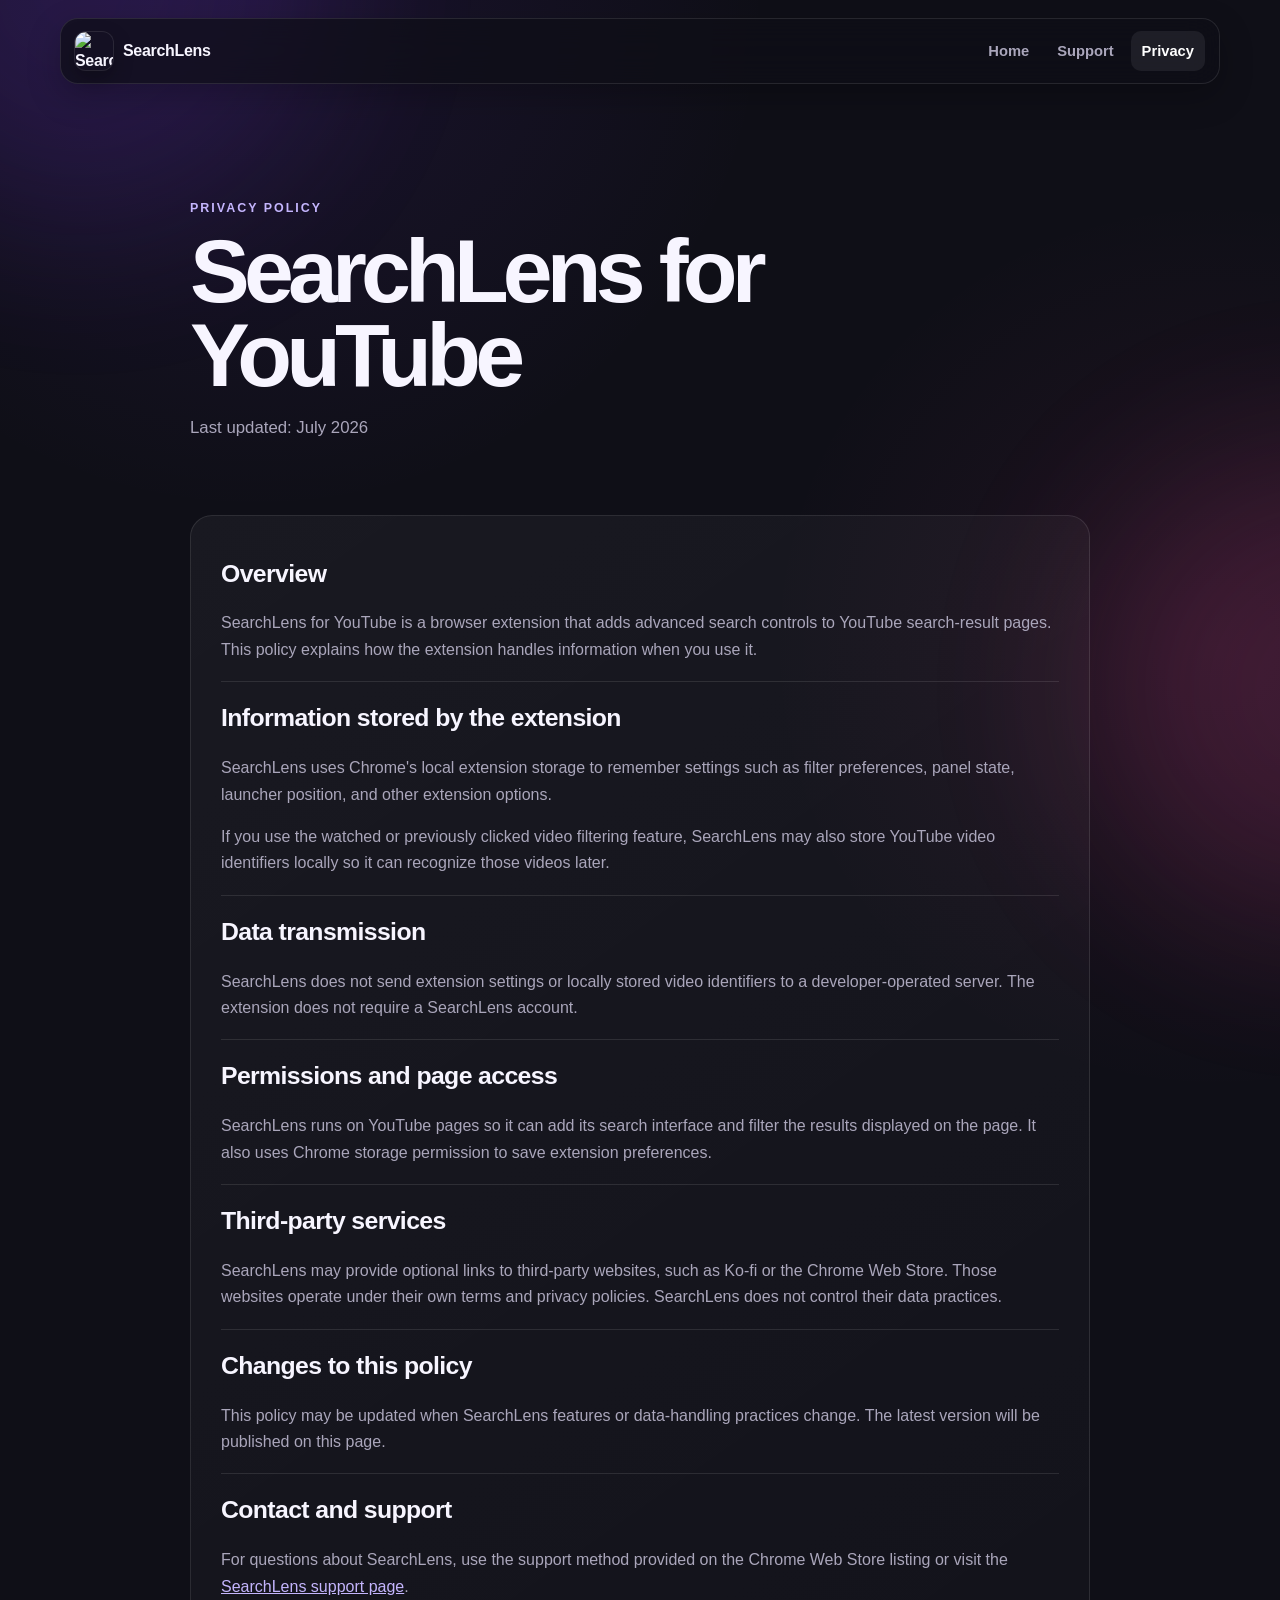
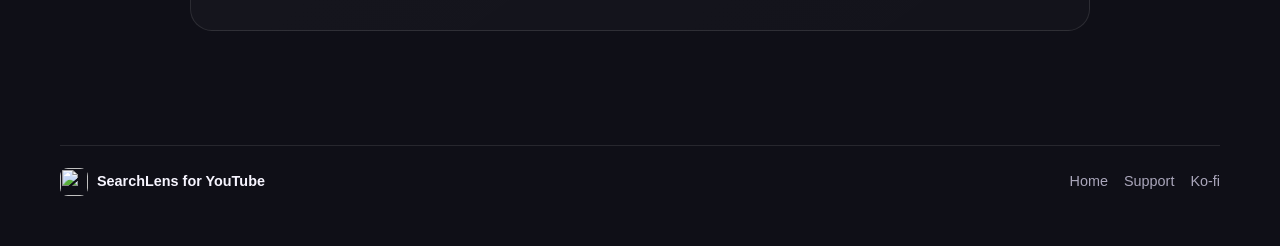
==== privacy.html @ 53535071 "Add files via upload" ====
<!doctype html>
<html lang="en">
<head>
  <meta charset="utf-8">
  <meta name="viewport" content="width=device-width, initial-scale=1">
  <meta name="description" content="Privacy policy for SearchLens for YouTube.">
  <meta name="theme-color" content="#0f0f17">
  <title>Privacy Policy | SearchLens for YouTube</title>
  <link rel="icon" type="image/png" href="assets/searchlens-icon.png">
  <link rel="apple-touch-icon" href="assets/searchlens-icon.png">
  <link rel="stylesheet" href="style.css">
</head>
<body>
  <div class="ambient ambient-one" aria-hidden="true"></div>
  <div class="ambient ambient-two" aria-hidden="true"></div>

  <header class="site-header">
    <a class="brand" href="index.html" aria-label="SearchLens home">
      <img src="assets/searchlens-icon.png" alt="SearchLens icon" class="brand-icon">
      <span>SearchLens</span>
    </a>
    <nav class="nav" aria-label="Main navigation">
      <a href="index.html">Home</a>
      <a href="support.html">Support</a>
      <a class="active" href="privacy.html">Privacy</a>
    </nav>
  </header>

  <main class="shell page-main narrow-page">
    <section class="page-hero">
      <p class="eyebrow">PRIVACY POLICY</p>
      <h1>SearchLens for YouTube</h1>
      <p>Last updated: July 2026</p>
    </section>

    <article class="policy-card">
      <section>
        <h2>Overview</h2>
        <p>SearchLens for YouTube is a browser extension that adds advanced search controls to YouTube search-result pages. This policy explains how the extension handles information when you use it.</p>
      </section>

      <section>
        <h2>Information stored by the extension</h2>
        <p>SearchLens uses Chrome's local extension storage to remember settings such as filter preferences, panel state, launcher position, and other extension options.</p>
        <p>If you use the watched or previously clicked video filtering feature, SearchLens may also store YouTube video identifiers locally so it can recognize those videos later.</p>
      </section>

      <section>
        <h2>Data transmission</h2>
        <p>SearchLens does not send extension settings or locally stored video identifiers to a developer-operated server. The extension does not require a SearchLens account.</p>
      </section>

      <section>
        <h2>Permissions and page access</h2>
        <p>SearchLens runs on YouTube pages so it can add its search interface and filter the results displayed on the page. It also uses Chrome storage permission to save extension preferences.</p>
      </section>

      <section>
        <h2>Third-party services</h2>
        <p>SearchLens may provide optional links to third-party websites, such as Ko-fi or the Chrome Web Store. Those websites operate under their own terms and privacy policies. SearchLens does not control their data practices.</p>
      </section>

      <section>
        <h2>Changes to this policy</h2>
        <p>This policy may be updated when SearchLens features or data-handling practices change. The latest version will be published on this page.</p>
      </section>

      <section>
        <h2>Contact and support</h2>
        <p>For questions about SearchLens, use the support method provided on the Chrome Web Store listing or visit the <a href="support.html">SearchLens support page</a>.</p>
      </section>
    </article>
  </main>

  <footer class="site-footer shell">
    <div class="footer-brand">
      <img src="assets/searchlens-icon.png" alt="" class="footer-icon">
      <span>SearchLens for YouTube</span>
    </div>
    <div class="footer-links">
      <a href="index.html">Home</a>
      <a href="support.html">Support</a>
      <a href="https://ko-fi.com/P5P31T3SZI" target="_blank" rel="noopener noreferrer">Ko-fi</a>
    </div>
  </footer>
</body>
</html>
---- style.css ----
:root {
  --bg: #0f0f17;
  --bg-2: #151522;
  --surface: rgba(255,255,255,.045);
  --surface-strong: rgba(255,255,255,.07);
  --border: rgba(255,255,255,.10);
  --border-strong: rgba(255,255,255,.16);
  --text: #f7f5ff;
  --muted: #aaa6bb;
  --dim: #77748a;
  --purple: #7c3aed;
  --pink: #ec4899;
  --blue: #3b82f6;
  --shadow: 0 24px 80px rgba(0,0,0,.45);
  --radius: 22px;
  --radius-sm: 14px;
  color-scheme: dark;
}

* { box-sizing: border-box; }
html { scroll-behavior: smooth; }
body {
  margin: 0;
  min-height: 100vh;
  background:
    radial-gradient(circle at 20% 0%, rgba(124,58,237,.11), transparent 32rem),
    radial-gradient(circle at 95% 35%, rgba(236,72,153,.08), transparent 28rem),
    var(--bg);
  color: var(--text);
  font-family: Inter, ui-sans-serif, -apple-system, BlinkMacSystemFont, "Segoe UI", sans-serif;
  line-height: 1.65;
  -webkit-font-smoothing: antialiased;
}

a { color: inherit; }
img { max-width: 100%; }
button, input { font: inherit; }

.ambient {
  position: fixed;
  width: 30rem;
  height: 30rem;
  border-radius: 50%;
  filter: blur(90px);
  pointer-events: none;
  z-index: -1;
  opacity: .16;
}
.ambient-one { background: var(--purple); top: -16rem; left: -10rem; }
.ambient-two { background: var(--pink); right: -18rem; top: 28rem; }

.shell { width: min(1160px, calc(100% - 40px)); margin-inline: auto; }
.site-header {
  width: min(1160px, calc(100% - 40px));
  margin: 18px auto 0;
  padding: 12px 14px;
  display: flex;
  align-items: center;
  justify-content: space-between;
  gap: 18px;
  position: sticky;
  top: 14px;
  z-index: 20;
  border: 1px solid var(--border);
  border-radius: 18px;
  background: rgba(15,15,23,.72);
  backdrop-filter: blur(18px);
  box-shadow: 0 12px 34px rgba(0,0,0,.24);
}
.brand {
  display: inline-flex;
  align-items: center;
  gap: 10px;
  text-decoration: none;
  font-weight: 800;
  letter-spacing: -.02em;
}
.brand-icon {
  width: 38px;
  height: 38px;
  border-radius: 11px;
  object-fit: cover;
  box-shadow: 0 0 0 1px rgba(255,255,255,.1), 0 8px 20px rgba(0,0,0,.28);
}
.nav { display: flex; align-items: center; gap: 6px; }
.nav a {
  padding: 8px 11px;
  border-radius: 10px;
  text-decoration: none;
  color: var(--muted);
  font-size: .92rem;
  font-weight: 650;
}
.nav a:hover, .nav a.active { color: #fff; background: var(--surface-strong); }

.hero {
  min-height: 680px;
  display: grid;
  grid-template-columns: 1.05fr .95fr;
  gap: 64px;
  align-items: center;
  padding: 88px 0 70px;
}
.eyebrow {
  margin: 0 0 10px;
  color: #c4b5fd;
  font-size: .78rem;
  font-weight: 800;
  letter-spacing: .16em;
}
.hero h1, .page-hero h1 {
  margin: 0;
  font-size: clamp(3.6rem, 8vw, 6.7rem);
  line-height: .94;
  letter-spacing: -.065em;
}
.hero h1 span {
  background: linear-gradient(105deg, #c4b5fd 4%, #a78bfa 35%, #f0abfc 78%);
  -webkit-background-clip: text;
  background-clip: text;
  color: transparent;
}
.hero-text {
  max-width: 660px;
  margin: 28px 0 0;
  color: var(--muted);
  font-size: clamp(1.03rem, 1.7vw, 1.22rem);
}
.hero-actions { display: flex; gap: 12px; flex-wrap: wrap; margin-top: 34px; }
.button {
  display: inline-flex;
  align-items: center;
  justify-content: center;
  min-height: 46px;
  padding: 0 18px;
  border-radius: 13px;
  text-decoration: none;
  font-weight: 750;
  font-size: .94rem;
  transition: transform .18s ease, box-shadow .18s ease, border-color .18s ease;
}
.button:hover { transform: translateY(-2px); }
.button.primary {
  color: #fff;
  background: linear-gradient(135deg, var(--purple), var(--pink));
  box-shadow: 0 12px 34px rgba(124,58,237,.32);
}
.button.secondary { background: var(--surface); border: 1px solid var(--border); color: var(--text); }
.button.secondary:hover { border-color: rgba(196,181,253,.45); }

.hero-visual { position: relative; }
.hero-visual::before {
  content: "";
  position: absolute;
  inset: 10% 6%;
  background: linear-gradient(135deg, rgba(124,58,237,.28), rgba(236,72,153,.16));
  filter: blur(70px);
  z-index: -1;
}
.mock-window {
  border: 1px solid var(--border-strong);
  border-radius: 24px;
  overflow: hidden;
  background: linear-gradient(180deg, rgba(31,29,51,.94), rgba(15,15,23,.97));
  box-shadow: var(--shadow);
  transform: rotate(1.4deg);
}
.mock-topbar {
  display: flex;
  justify-content: space-between;
  align-items: center;
  padding: 17px 18px;
  border-bottom: 1px solid var(--border);
}
.mock-brand { display: flex; align-items: center; gap: 9px; font-weight: 800; }
.status-dot {
  width: 9px; height: 9px; border-radius: 50%;
  background: linear-gradient(135deg, var(--purple), var(--pink));
  box-shadow: 0 0 14px rgba(124,58,237,.65);
}
.mock-close { color: var(--dim); font-size: 1.2rem; }
.mock-body { padding: 20px; }
.mock-section {
  padding: 15px;
  margin-bottom: 12px;
  border: 1px solid var(--border);
  border-radius: 15px;
  background: rgba(255,255,255,.025);
}
.mock-label { color: var(--muted); font-size: .69rem; letter-spacing: .1em; font-weight: 800; margin-bottom: 9px; }
.mock-input {
  padding: 11px 12px;
  border-radius: 9px;
  background: rgba(0,0,0,.28);
  border: 1px solid var(--border);
  color: #d9d5e8;
  font-size: .88rem;
  overflow: hidden;
  white-space: nowrap;
  text-overflow: ellipsis;
}
.mock-grid { display: grid; grid-template-columns: 1fr 1fr; gap: 9px; }
.mock-chips { display: flex; flex-wrap: wrap; gap: 7px; margin: 15px 0; }
.mock-chips span { padding: 6px 10px; border-radius: 999px; background: rgba(124,58,237,.12); border: 1px solid rgba(124,58,237,.24); color: #d8ccff; font-size: .75rem; }
.mock-button { text-align: center; padding: 11px; border-radius: 11px; background: linear-gradient(135deg, var(--purple), var(--pink)); font-weight: 800; }

.section { padding: 74px 0; }
.section-heading { max-width: 720px; margin-bottom: 30px; }
.section-heading h2, .split-card h2, .cta-card h2, .support-card h2 {
  margin: 0;
  font-size: clamp(2rem, 4vw, 3.25rem);
  line-height: 1.08;
  letter-spacing: -.045em;
}
.section-heading > p:last-child, .split-card > div > p:last-child, .cta-card p, .support-card p { color: var(--muted); }
.feature-grid { display: grid; grid-template-columns: repeat(3, 1fr); gap: 14px; }
.feature-card {
  min-height: 230px;
  padding: 24px;
  border: 1px solid var(--border);
  border-radius: var(--radius);
  background: linear-gradient(145deg, rgba(255,255,255,.055), rgba(255,255,255,.025));
  box-shadow: 0 18px 48px rgba(0,0,0,.16);
}
.feature-card:hover { border-color: rgba(196,181,253,.26); transform: translateY(-2px); transition: .2s ease; }
.feature-icon {
  width: 42px; height: 42px; display: inline-flex; align-items: center; justify-content: center;
  border-radius: 12px; background: rgba(124,58,237,.13); border: 1px solid rgba(124,58,237,.2); font-size: 1.1rem;
}
.feature-card h3 { margin: 22px 0 8px; font-size: 1.13rem; }
.feature-card p { margin: 0; color: var(--muted); font-size: .94rem; }

.split-card, .cta-card, .support-card {
  border: 1px solid var(--border);
  border-radius: 28px;
  background: linear-gradient(145deg, rgba(255,255,255,.055), rgba(255,255,255,.022));
  box-shadow: var(--shadow);
}
.split-card { padding: 38px; display: grid; grid-template-columns: .9fr 1.1fr; gap: 58px; align-items: center; }
.steps { list-style: none; margin: 0; padding: 0; display: grid; gap: 12px; }
.steps li { display: flex; gap: 14px; align-items: flex-start; padding: 15px; border: 1px solid var(--border); border-radius: 15px; background: rgba(0,0,0,.12); }
.steps li > span { width: 30px; height: 30px; flex: 0 0 30px; display: grid; place-items: center; border-radius: 10px; background: rgba(124,58,237,.16); color: #d8ccff; font-weight: 800; }
.steps p { margin: 2px 0 0; color: var(--muted); font-size: .9rem; }
.cta-card { padding: 28px 30px; display: grid; grid-template-columns: auto 1fr auto; gap: 22px; align-items: center; }
.cta-icon { width: 66px; height: 66px; border-radius: 17px; object-fit: cover; box-shadow: 0 12px 28px rgba(0,0,0,.26); }
.cta-card h2 { font-size: clamp(1.5rem, 3vw, 2.3rem); }
.cta-card p { margin: 6px 0 0; }

.page-main { padding: 72px 0 90px; }
.page-hero { max-width: 820px; padding: 42px 0 56px; }
.page-hero h1 { font-size: clamp(3rem, 7vw, 5.7rem); }
.page-hero > p:last-child { color: var(--muted); font-size: 1.05rem; }
.docs-layout { display: grid; grid-template-columns: 240px minmax(0, 1fr); gap: 34px; align-items: start; }
.docs-nav {
  position: sticky; top: 104px;
  display: grid; gap: 4px;
  padding: 12px;
  border: 1px solid var(--border);
  border-radius: 17px;
  background: rgba(255,255,255,.025);
}
.docs-nav a { padding: 9px 11px; border-radius: 10px; text-decoration: none; color: var(--muted); font-size: .9rem; }
.docs-nav a:hover { color: #fff; background: var(--surface-strong); }
.docs-content { display: grid; gap: 16px; }
.doc-section, .policy-card {
  padding: 30px;
  border: 1px solid var(--border);
  border-radius: 22px;
  background: linear-gradient(145deg, rgba(255,255,255,.045), rgba(255,255,255,.02));
}
.doc-section h2, .policy-card h2 { margin: 0 0 10px; font-size: 1.55rem; letter-spacing: -.025em; }
.doc-section h3 { margin-top: 26px; font-size: 1.02rem; }
.doc-section p, .doc-section li, .policy-card p { color: var(--muted); }
.doc-section ul, .doc-section ol { padding-left: 1.2rem; }
.tip, .note {
  margin-top: 18px;
  padding: 14px 16px;
  border-radius: 13px;
  background: rgba(124,58,237,.1);
  border: 1px solid rgba(124,58,237,.22);
  color: #d9d1f5;
}
.note { background: rgba(59,130,246,.08); border-color: rgba(59,130,246,.2); }
.example-grid, .mini-grid { display: grid; grid-template-columns: repeat(3, 1fr); gap: 10px; margin: 18px 0; }
.example-grid > div, .mini-grid > div { padding: 14px; border: 1px solid var(--border); border-radius: 13px; background: rgba(0,0,0,.12); }
.example-grid code { display: block; font-size: 1.05rem; color: #ddd5ff; margin-bottom: 4px; }
.example-grid span { color: var(--muted); font-size: .86rem; }
.mini-grid { grid-template-columns: repeat(2, 1fr); }
.mini-grid p { margin: 5px 0 0; font-size: .9rem; }
.support-card { padding: 28px; display: flex; gap: 24px; align-items: center; justify-content: space-between; }
.support-card h2 { font-size: 1.8rem; }
.support-card p { margin: 8px 0 0; }
.narrow-page { max-width: 900px; }
.policy-card { display: grid; gap: 8px; }
.policy-card section { padding: 8px 0 18px; border-bottom: 1px solid var(--border); }
.policy-card section:last-child { border-bottom: 0; padding-bottom: 0; }
.policy-card p { margin-bottom: 0; }
.policy-card a { color: #c4b5fd; }
code { font-family: ui-monospace, SFMono-Regular, Menlo, Consolas, monospace; }

.site-footer {
  margin-top: 24px;
  margin-bottom: 28px;
  padding: 22px 0;
  border-top: 1px solid var(--border);
  display: flex;
  align-items: center;
  justify-content: space-between;
  gap: 18px;
  color: var(--muted);
  font-size: .9rem;
}
.footer-brand { display: flex; align-items: center; gap: 9px; color: var(--text); font-weight: 700; }
.footer-icon { width: 28px; height: 28px; border-radius: 8px; object-fit: cover; }
.footer-links { display: flex; gap: 16px; flex-wrap: wrap; }
.footer-links a { text-decoration: none; }
.footer-links a:hover { color: #fff; }

@media (max-width: 900px) {
  .hero { grid-template-columns: 1fr; min-height: auto; gap: 44px; padding-top: 72px; }
  .hero-visual { max-width: 620px; }
  .feature-grid { grid-template-columns: repeat(2, 1fr); }
  .split-card { grid-template-columns: 1fr; gap: 30px; }
  .docs-layout { grid-template-columns: 1fr; }
  .docs-nav { position: static; grid-template-columns: repeat(2, 1fr); }
  .cta-card { grid-template-columns: auto 1fr; }
  .cta-card .button { grid-column: 1 / -1; }
}

@media (max-width: 620px) {
  .shell, .site-header { width: min(100% - 24px, 1160px); }
  .site-header { top: 8px; padding: 10px; }
  .brand span { display: none; }
  .nav a { padding: 7px 8px; font-size: .84rem; }
  .hero { padding-top: 58px; }
  .hero h1, .page-hero h1 { letter-spacing: -.05em; }
  .hero-actions { flex-direction: column; }
  .button { width: 100%; }
  .feature-grid, .example-grid, .mini-grid, .docs-nav { grid-template-columns: 1fr; }
  .feature-card { min-height: auto; }
  .section { padding: 52px 0; }
  .split-card, .doc-section, .policy-card { padding: 22px; }
  .cta-card { grid-template-columns: 1fr; text-align: left; }
  .support-card { align-items: stretch; flex-direction: column; }
  .site-footer { align-items: flex-start; flex-direction: column; }
  .mock-window { transform: none; }
}
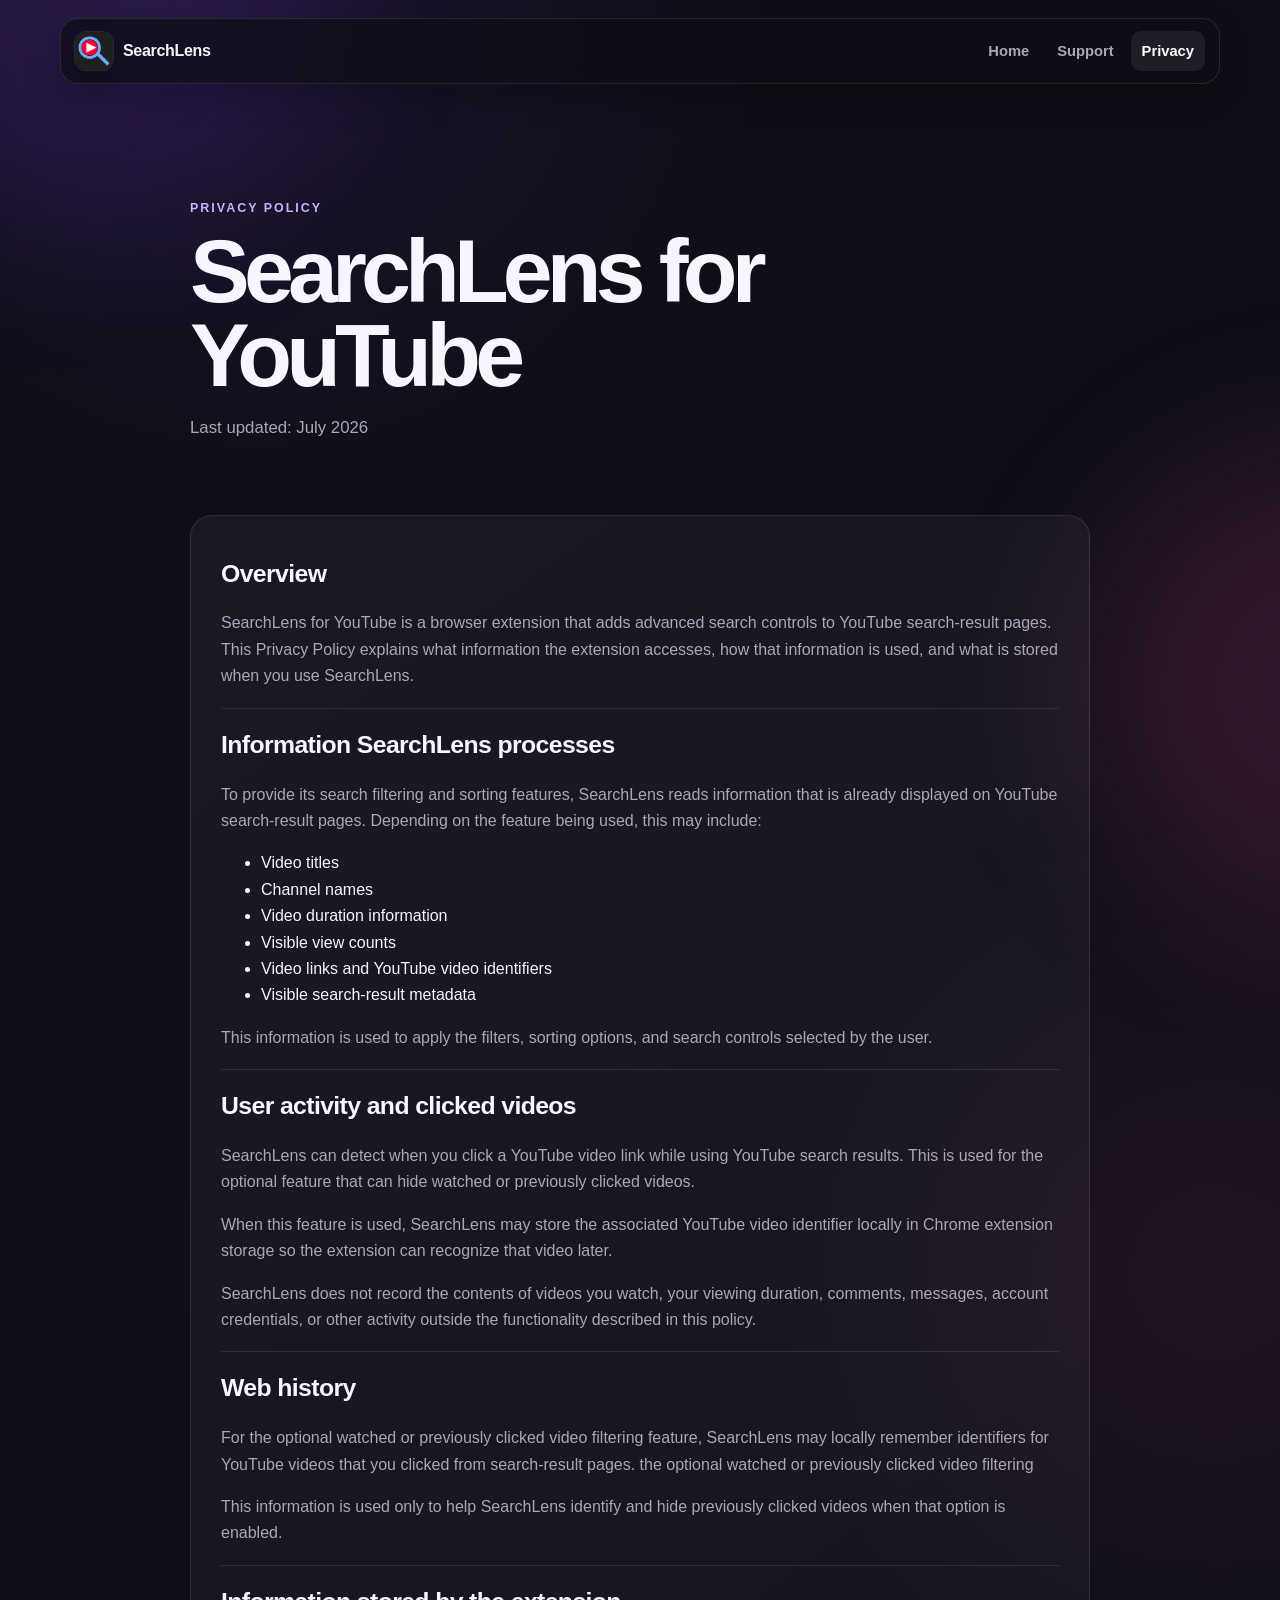
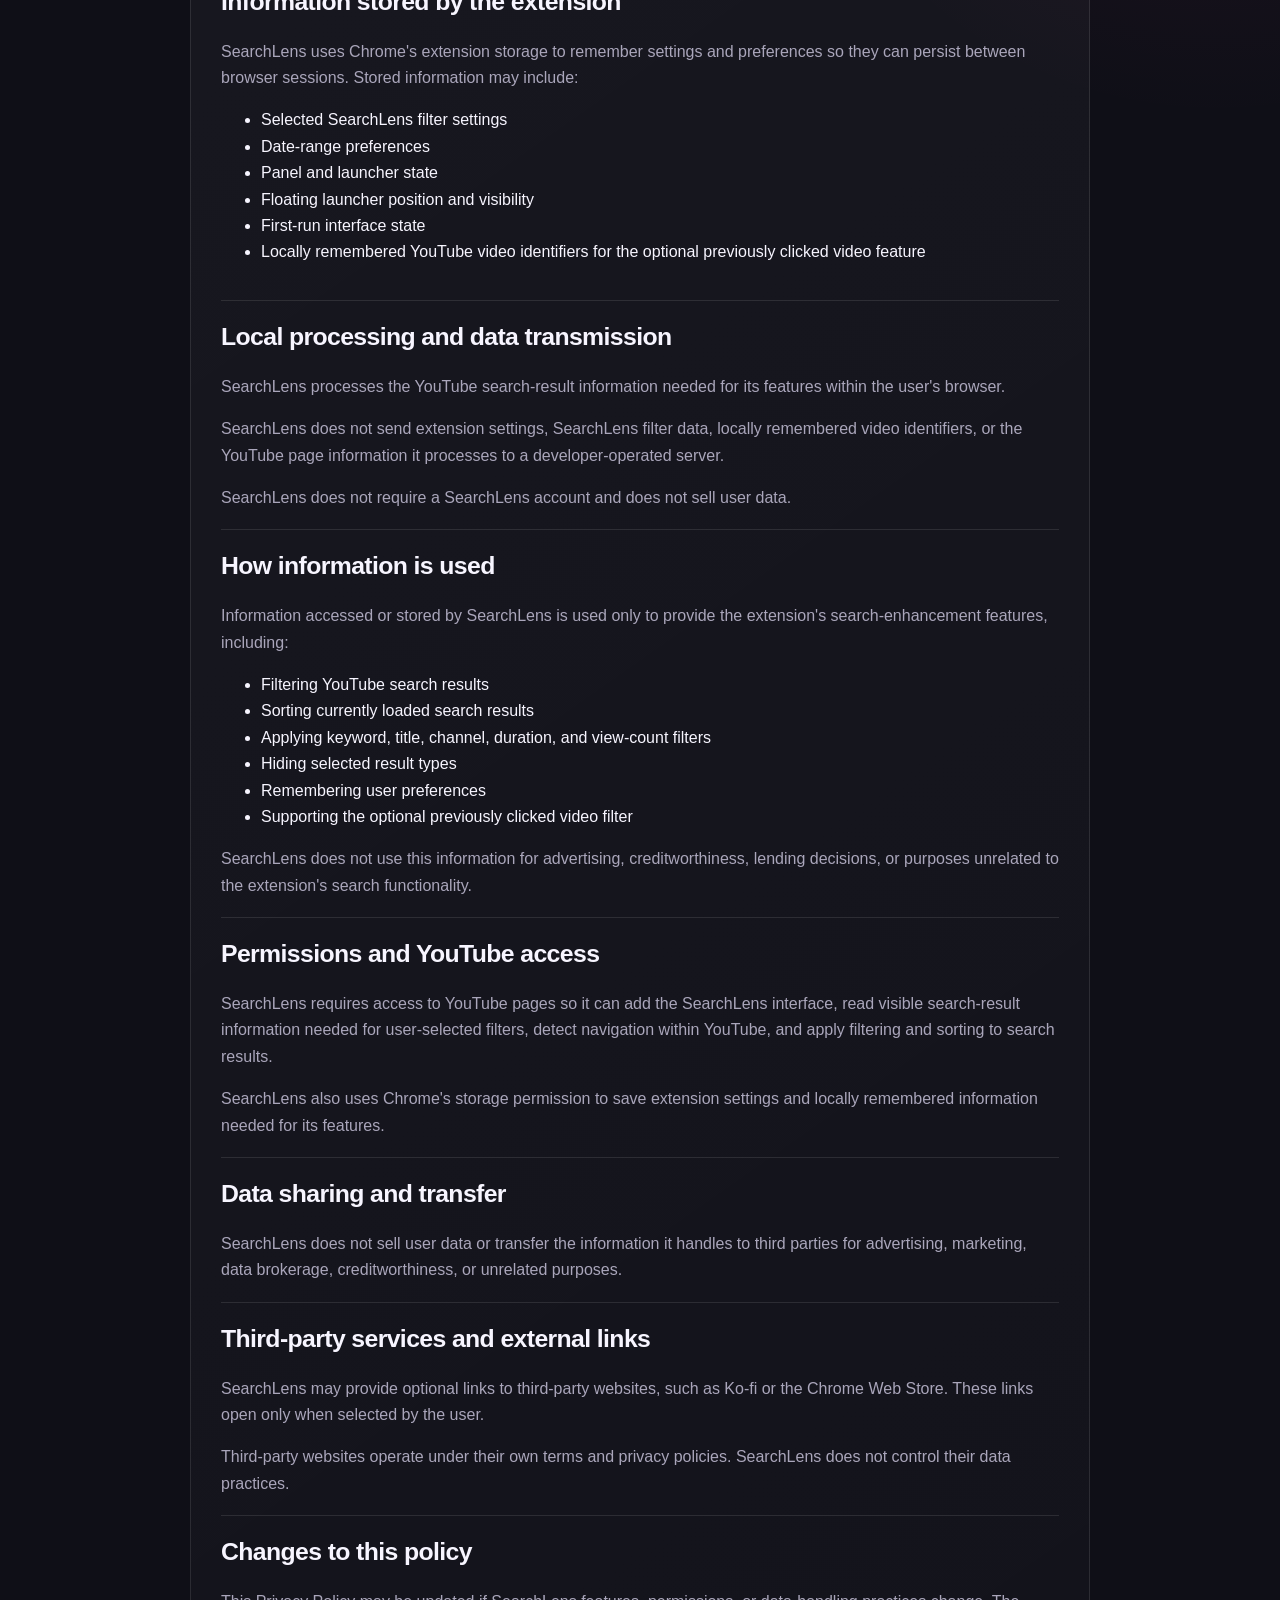
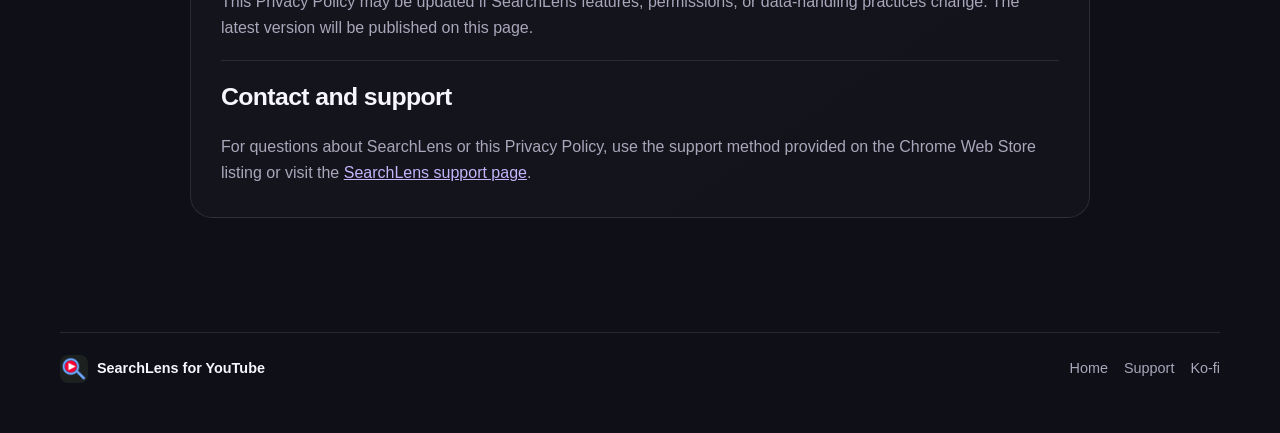
==== commit 3a030107: "Update privacy.html" ====
--- a/privacy.html
+++ b/privacy.html
@@ -19,6 +19,7 @@
       <img src="assets/searchlens-icon.png" alt="SearchLens icon" class="brand-icon">
       <span>SearchLens</span>
     </a>
+
     <nav class="nav" aria-label="Main navigation">
       <a href="index.html">Home</a>
       <a href="support.html">Support</a>
@@ -34,41 +35,191 @@
     </section>
 
     <article class="policy-card">
+
       <section>
         <h2>Overview</h2>
-        <p>SearchLens for YouTube is a browser extension that adds advanced search controls to YouTube search-result pages. This policy explains how the extension handles information when you use it.</p>
+        <p>
+          SearchLens for YouTube is a browser extension that adds advanced search
+          controls to YouTube search-result pages. This Privacy Policy explains
+          what information the extension accesses, how that information is used,
+          and what is stored when you use SearchLens.
+        </p>
+      </section>
+
+      <section>
+        <h2>Information SearchLens processes</h2>
+        <p>
+          To provide its search filtering and sorting features, SearchLens reads
+          information that is already displayed on YouTube search-result pages.
+          Depending on the feature being used, this may include:
+        </p>
+
+        <ul>
+          <li>Video titles</li>
+          <li>Channel names</li>
+          <li>Video duration information</li>
+          <li>Visible view counts</li>
+          <li>Video links and YouTube video identifiers</li>
+          <li>Visible search-result metadata</li>
+        </ul>
+
+        <p>
+          This information is used to apply the filters, sorting options, and
+          search controls selected by the user.
+        </p>
+      </section>
+
+      <section>
+        <h2>User activity and clicked videos</h2>
+        <p>
+          SearchLens can detect when you click a YouTube video link while using
+          YouTube search results. This is used for the optional feature that can
+          hide watched or previously clicked videos.
+        </p>
+
+        <p>
+          When this feature is used, SearchLens may store the associated YouTube
+          video identifier locally in Chrome extension storage so the extension
+          can recognize that video later.
+        </p>
+
+        <p>
+          SearchLens does not record the contents of videos you watch, your
+          viewing duration, comments, messages, account credentials, or other
+          activity outside the functionality described in this policy.
+        </p>
+      </section>
+
+      <section>
+        <h2>Web history</h2>
+        <p>
+          For the optional watched or previously clicked video filtering
+          feature, SearchLens may locally remember identifiers for YouTube videos
+          that you clicked from search-result pages.
+ the optional watched or previously clicked video filtering        </p>
+
+        <p>
+          This information is used only to help SearchLens identify and hide
+          previously clicked videos when that option is enabled.
+        </p>
       </section>
 
       <section>
         <h2>Information stored by the extension</h2>
-        <p>SearchLens uses Chrome's local extension storage to remember settings such as filter preferences, panel state, launcher position, and other extension options.</p>
-        <p>If you use the watched or previously clicked video filtering feature, SearchLens may also store YouTube video identifiers locally so it can recognize those videos later.</p>
-      </section>
-
-      <section>
-        <h2>Data transmission</h2>
-        <p>SearchLens does not send extension settings or locally stored video identifiers to a developer-operated server. The extension does not require a SearchLens account.</p>
-      </section>
-
-      <section>
-        <h2>Permissions and page access</h2>
-        <p>SearchLens runs on YouTube pages so it can add its search interface and filter the results displayed on the page. It also uses Chrome storage permission to save extension preferences.</p>
-      </section>
-
-      <section>
-        <h2>Third-party services</h2>
-        <p>SearchLens may provide optional links to third-party websites, such as Ko-fi or the Chrome Web Store. Those websites operate under their own terms and privacy policies. SearchLens does not control their data practices.</p>
+        <p>
+          SearchLens uses Chrome's extension storage to remember settings and
+          preferences so they can persist between browser sessions. Stored
+          information may include:
+        </p>
+
+        <ul>
+          <li>Selected SearchLens filter settings</li>
+          <li>Date-range preferences</li>
+          <li>Panel and launcher state</li>
+          <li>Floating launcher position and visibility</li>
+          <li>First-run interface state</li>
+          <li>Locally remembered YouTube video identifiers for the optional previously clicked video feature</li>
+        </ul>
+      </section>
+
+      <section>
+        <h2>Local processing and data transmission</h2>
+        <p>
+          SearchLens processes the YouTube search-result information needed for
+          its features within the user's browser.
+        </p>
+
+        <p>
+          SearchLens does not send extension settings, SearchLens filter data,
+          locally remembered video identifiers, or the YouTube page information
+          it processes to a developer-operated server.
+        </p>
+
+        <p>
+          SearchLens does not require a SearchLens account and does not sell
+          user data.
+        </p>
+      </section>
+
+      <section>
+        <h2>How information is used</h2>
+        <p>
+          Information accessed or stored by SearchLens is used only to provide
+          the extension's search-enhancement features, including:
+        </p>
+
+        <ul>
+          <li>Filtering YouTube search results</li>
+          <li>Sorting currently loaded search results</li>
+          <li>Applying keyword, title, channel, duration, and view-count filters</li>
+          <li>Hiding selected result types</li>
+          <li>Remembering user preferences</li>
+          <li>Supporting the optional previously clicked video filter</li>
+        </ul>
+
+        <p>
+          SearchLens does not use this information for advertising,
+          creditworthiness, lending decisions, or purposes unrelated to the
+          extension's search functionality.
+        </p>
+      </section>
+
+      <section>
+        <h2>Permissions and YouTube access</h2>
+        <p>
+          SearchLens requires access to YouTube pages so it can add the
+          SearchLens interface, read visible search-result information needed
+          for user-selected filters, detect navigation within YouTube, and apply
+          filtering and sorting to search results.
+        </p>
+
+        <p>
+          SearchLens also uses Chrome's storage permission to save extension
+          settings and locally remembered information needed for its features.
+        </p>
+      </section>
+
+      <section>
+        <h2>Data sharing and transfer</h2>
+        <p>
+          SearchLens does not sell user data or transfer the information it
+          handles to third parties for advertising, marketing, data brokerage,
+          creditworthiness, or unrelated purposes.
+        </p>
+      </section>
+
+      <section>
+        <h2>Third-party services and external links</h2>
+        <p>
+          SearchLens may provide optional links to third-party websites, such as
+          Ko-fi or the Chrome Web Store. These links open only when selected by
+          the user.
+        </p>
+
+        <p>
+          Third-party websites operate under their own terms and privacy
+          policies. SearchLens does not control their data practices.
+        </p>
       </section>
 
       <section>
         <h2>Changes to this policy</h2>
-        <p>This policy may be updated when SearchLens features or data-handling practices change. The latest version will be published on this page.</p>
+        <p>
+          This Privacy Policy may be updated if SearchLens features,
+          permissions, or data-handling practices change. The latest version
+          will be published on this page.
+        </p>
       </section>
 
       <section>
         <h2>Contact and support</h2>
-        <p>For questions about SearchLens, use the support method provided on the Chrome Web Store listing or visit the <a href="support.html">SearchLens support page</a>.</p>
-      </section>
+        <p>
+          For questions about SearchLens or this Privacy Policy, use the support
+          method provided on the Chrome Web Store listing or visit the
+          <a href="support.html">SearchLens support page</a>.
+        </p>
+      </section>
+
     </article>
   </main>
 
@@ -77,10 +228,13 @@
       <img src="assets/searchlens-icon.png" alt="" class="footer-icon">
       <span>SearchLens for YouTube</span>
     </div>
+
     <div class="footer-links">
       <a href="index.html">Home</a>
       <a href="support.html">Support</a>
-      <a href="https://ko-fi.com/P5P31T3SZI" target="_blank" rel="noopener noreferrer">Ko-fi</a>
+      <a href="https://ko-fi.com/P5P31T3SZI"
+         target="_blank"
+         rel="noopener noreferrer">Ko-fi</a>
     </div>
   </footer>
 </body>
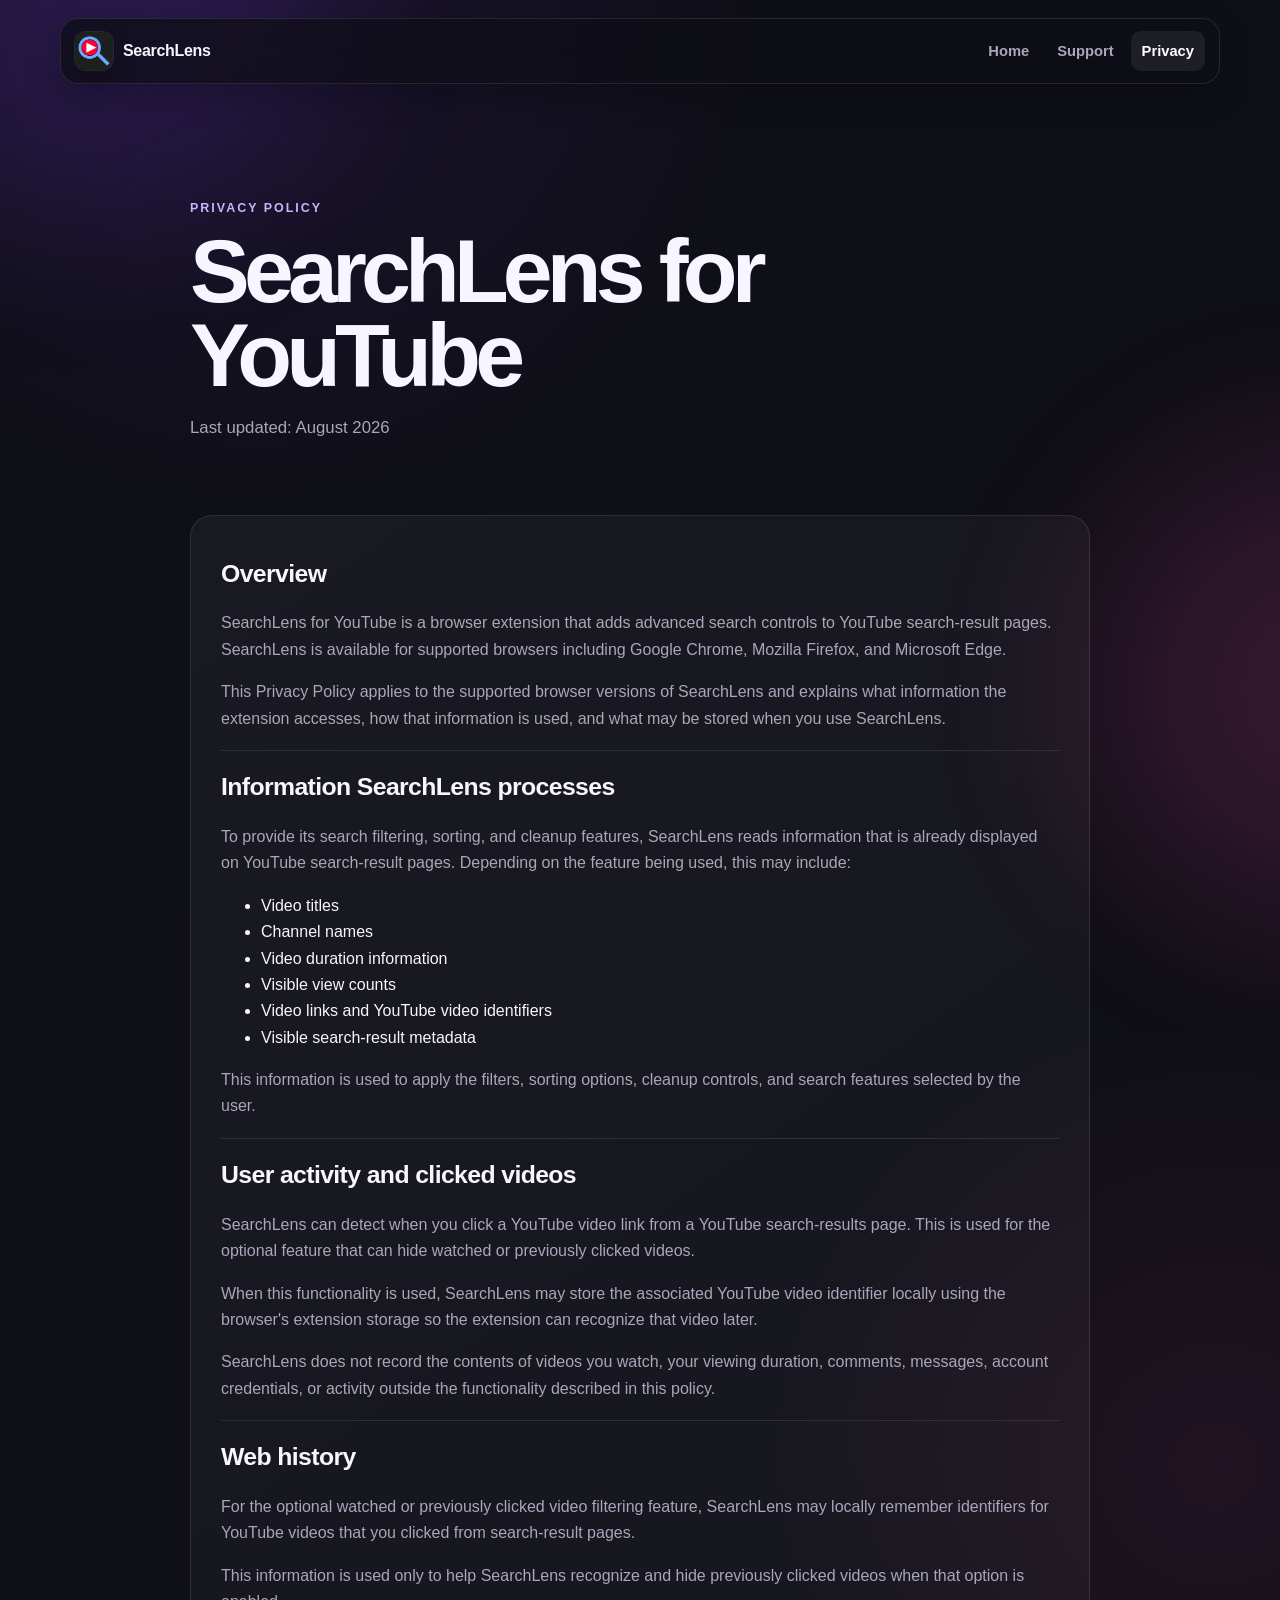
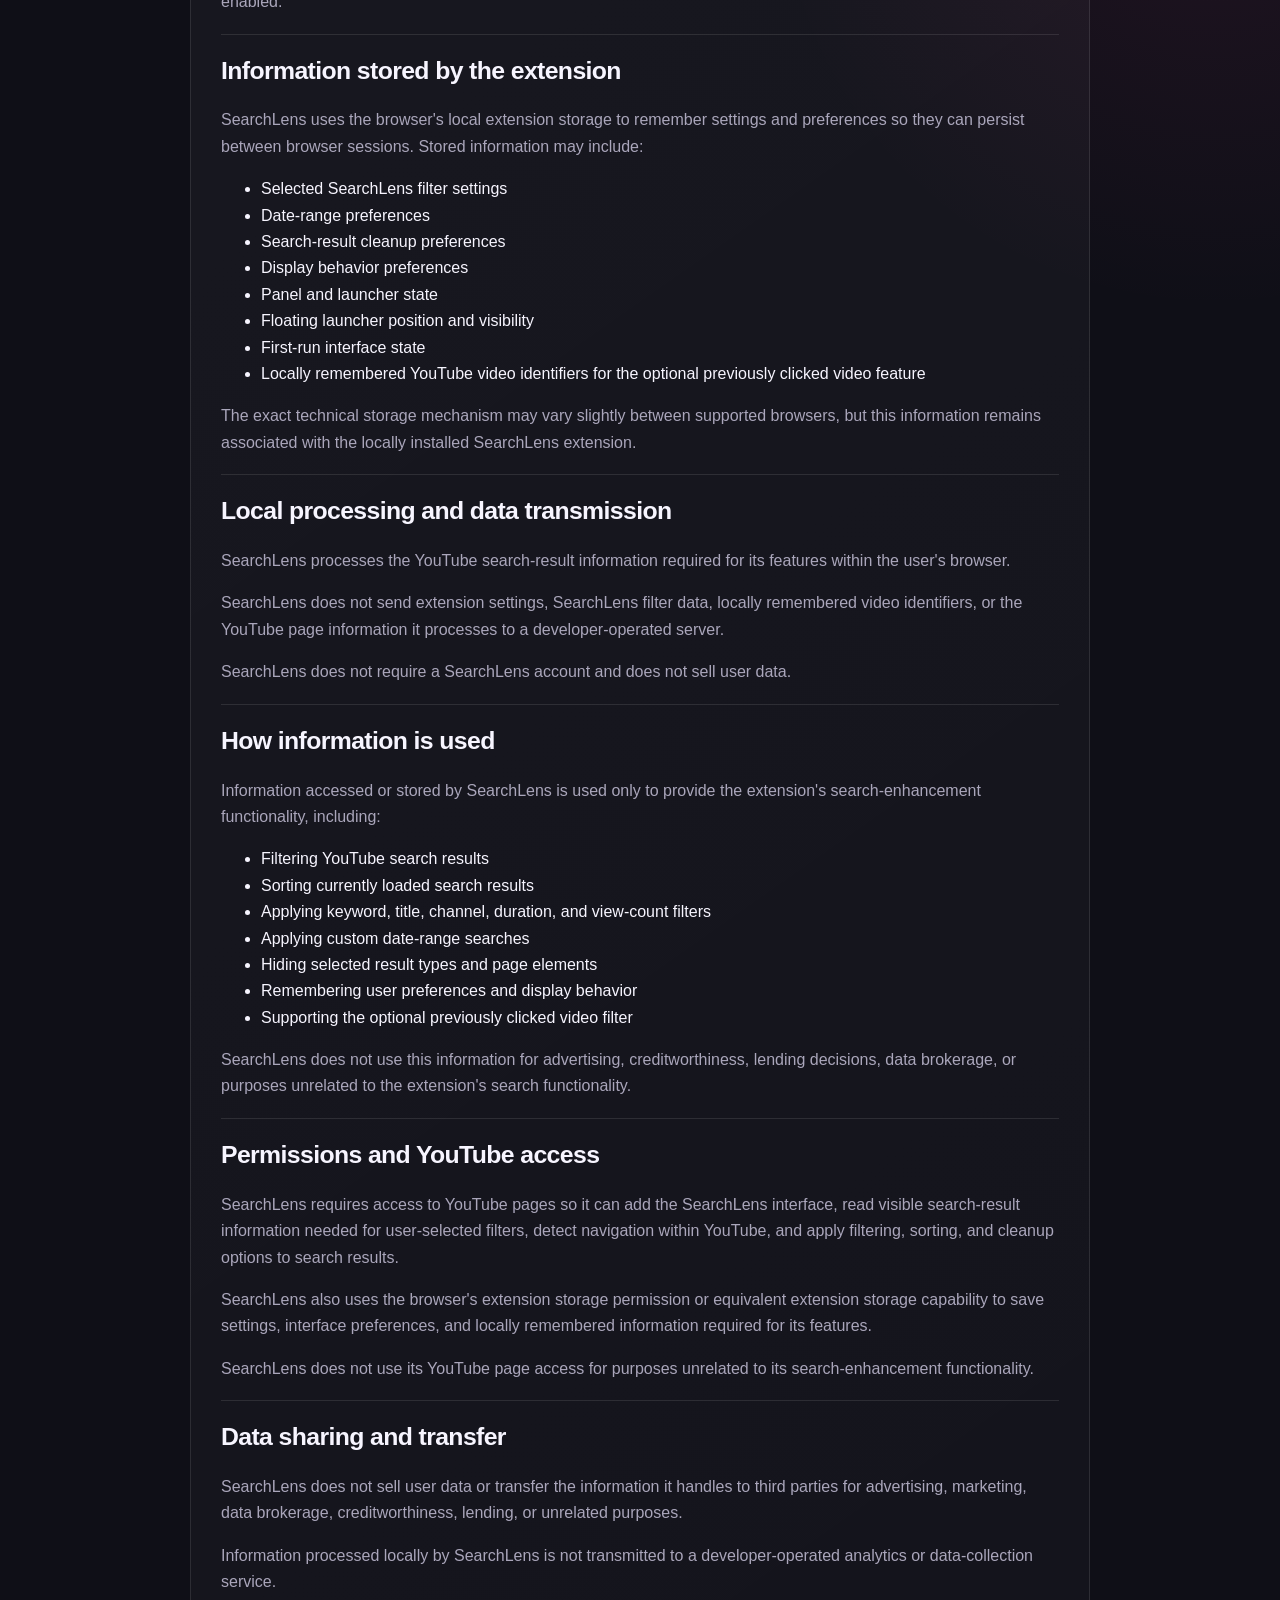
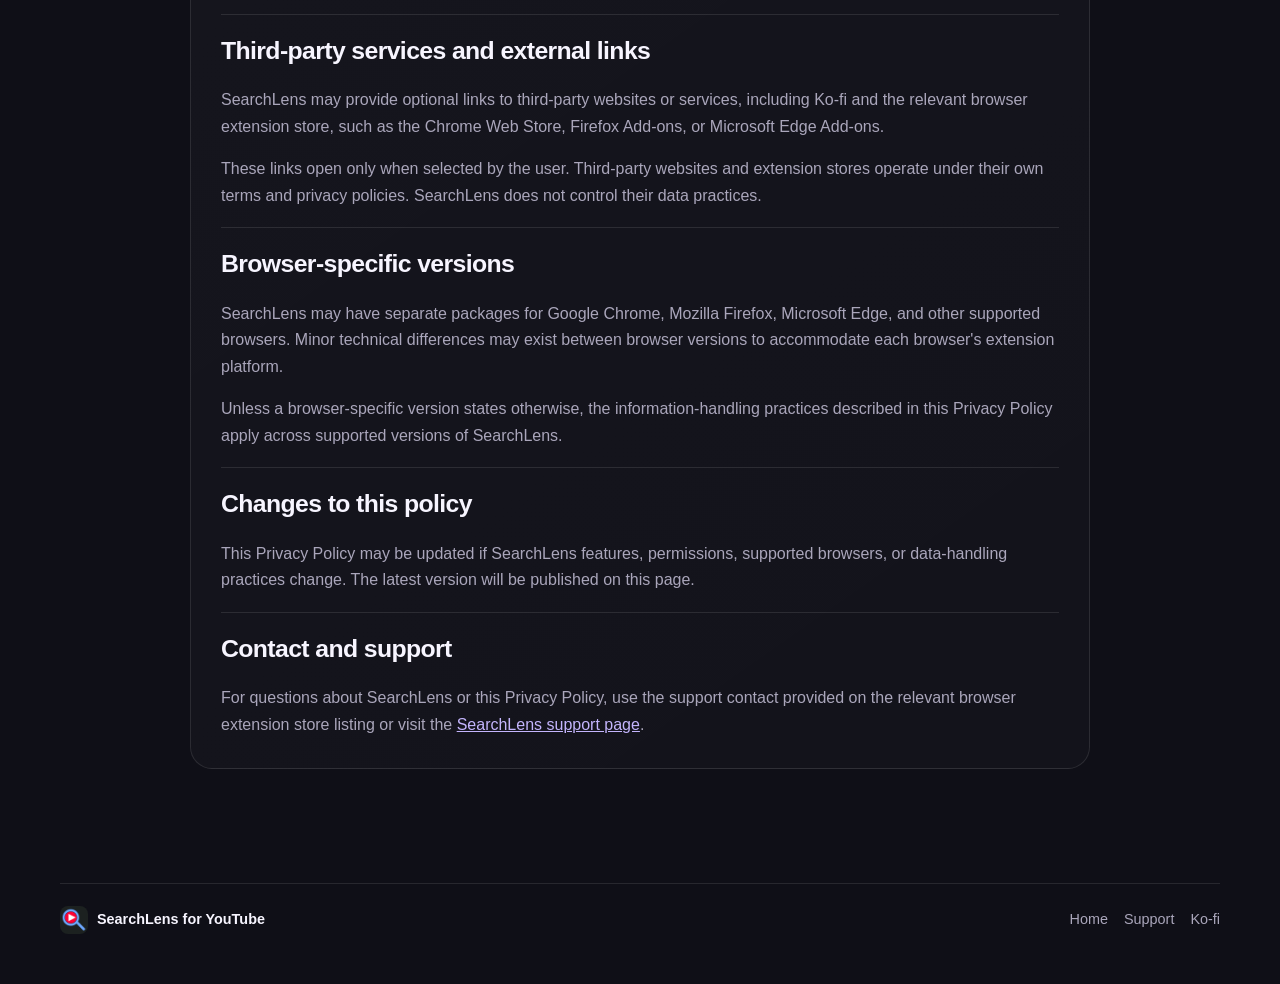
==== commit b08839d9: "Update privacy.html" ====
--- a/privacy.html
+++ b/privacy.html
@@ -10,6 +10,7 @@
   <link rel="apple-touch-icon" href="assets/searchlens-icon.png">
   <link rel="stylesheet" href="style.css">
 </head>
+
 <body>
   <div class="ambient ambient-one" aria-hidden="true"></div>
   <div class="ambient ambient-two" aria-hidden="true"></div>
@@ -28,30 +29,41 @@
   </header>
 
   <main class="shell page-main narrow-page">
+
     <section class="page-hero">
       <p class="eyebrow">PRIVACY POLICY</p>
       <h1>SearchLens for YouTube</h1>
-      <p>Last updated: July 2026</p>
+      <p>Last updated: August 2026</p>
     </section>
 
     <article class="policy-card">
 
       <section>
         <h2>Overview</h2>
+
         <p>
           SearchLens for YouTube is a browser extension that adds advanced search
-          controls to YouTube search-result pages. This Privacy Policy explains
-          what information the extension accesses, how that information is used,
-          and what is stored when you use SearchLens.
+          controls to YouTube search-result pages. SearchLens is available for
+          supported browsers including Google Chrome, Mozilla Firefox, and
+          Microsoft Edge.
+        </p>
+
+        <p>
+          This Privacy Policy applies to the supported browser versions of
+          SearchLens and explains what information the extension accesses, how
+          that information is used, and what may be stored when you use
+          SearchLens.
         </p>
       </section>
 
       <section>
         <h2>Information SearchLens processes</h2>
-        <p>
-          To provide its search filtering and sorting features, SearchLens reads
-          information that is already displayed on YouTube search-result pages.
-          Depending on the feature being used, this may include:
+
+        <p>
+          To provide its search filtering, sorting, and cleanup features,
+          SearchLens reads information that is already displayed on YouTube
+          search-result pages. Depending on the feature being used, this may
+          include:
         </p>
 
         <ul>
@@ -64,69 +76,84 @@
         </ul>
 
         <p>
-          This information is used to apply the filters, sorting options, and
-          search controls selected by the user.
+          This information is used to apply the filters, sorting options,
+          cleanup controls, and search features selected by the user.
         </p>
       </section>
 
       <section>
         <h2>User activity and clicked videos</h2>
-        <p>
-          SearchLens can detect when you click a YouTube video link while using
-          YouTube search results. This is used for the optional feature that can
-          hide watched or previously clicked videos.
-        </p>
-
-        <p>
-          When this feature is used, SearchLens may store the associated YouTube
-          video identifier locally in Chrome extension storage so the extension
-          can recognize that video later.
+
+        <p>
+          SearchLens can detect when you click a YouTube video link from a
+          YouTube search-results page. This is used for the optional feature
+          that can hide watched or previously clicked videos.
+        </p>
+
+        <p>
+          When this functionality is used, SearchLens may store the associated
+          YouTube video identifier locally using the browser's extension storage
+          so the extension can recognize that video later.
         </p>
 
         <p>
           SearchLens does not record the contents of videos you watch, your
-          viewing duration, comments, messages, account credentials, or other
-          activity outside the functionality described in this policy.
+          viewing duration, comments, messages, account credentials, or activity
+          outside the functionality described in this policy.
         </p>
       </section>
 
       <section>
         <h2>Web history</h2>
+
         <p>
           For the optional watched or previously clicked video filtering
           feature, SearchLens may locally remember identifiers for YouTube videos
           that you clicked from search-result pages.
- the optional watched or previously clicked video filtering        </p>
-
-        <p>
-          This information is used only to help SearchLens identify and hide
+        </p>
+
+        <p>
+          This information is used only to help SearchLens recognize and hide
           previously clicked videos when that option is enabled.
         </p>
       </section>
 
       <section>
         <h2>Information stored by the extension</h2>
-        <p>
-          SearchLens uses Chrome's extension storage to remember settings and
-          preferences so they can persist between browser sessions. Stored
-          information may include:
+
+        <p>
+          SearchLens uses the browser's local extension storage to remember
+          settings and preferences so they can persist between browser sessions.
+          Stored information may include:
         </p>
 
         <ul>
           <li>Selected SearchLens filter settings</li>
           <li>Date-range preferences</li>
+          <li>Search-result cleanup preferences</li>
+          <li>Display behavior preferences</li>
           <li>Panel and launcher state</li>
           <li>Floating launcher position and visibility</li>
           <li>First-run interface state</li>
-          <li>Locally remembered YouTube video identifiers for the optional previously clicked video feature</li>
+          <li>
+            Locally remembered YouTube video identifiers for the optional
+            previously clicked video feature
+          </li>
         </ul>
+
+        <p>
+          The exact technical storage mechanism may vary slightly between
+          supported browsers, but this information remains associated with the
+          locally installed SearchLens extension.
+        </p>
       </section>
 
       <section>
         <h2>Local processing and data transmission</h2>
-        <p>
-          SearchLens processes the YouTube search-result information needed for
-          its features within the user's browser.
+
+        <p>
+          SearchLens processes the YouTube search-result information required
+          for its features within the user's browser.
         </p>
 
         <p>
@@ -143,79 +170,120 @@
 
       <section>
         <h2>How information is used</h2>
+
         <p>
           Information accessed or stored by SearchLens is used only to provide
-          the extension's search-enhancement features, including:
+          the extension's search-enhancement functionality, including:
         </p>
 
         <ul>
           <li>Filtering YouTube search results</li>
           <li>Sorting currently loaded search results</li>
-          <li>Applying keyword, title, channel, duration, and view-count filters</li>
-          <li>Hiding selected result types</li>
-          <li>Remembering user preferences</li>
+          <li>
+            Applying keyword, title, channel, duration, and view-count filters
+          </li>
+          <li>Applying custom date-range searches</li>
+          <li>Hiding selected result types and page elements</li>
+          <li>Remembering user preferences and display behavior</li>
           <li>Supporting the optional previously clicked video filter</li>
         </ul>
 
         <p>
           SearchLens does not use this information for advertising,
-          creditworthiness, lending decisions, or purposes unrelated to the
-          extension's search functionality.
+          creditworthiness, lending decisions, data brokerage, or purposes
+          unrelated to the extension's search functionality.
         </p>
       </section>
 
       <section>
         <h2>Permissions and YouTube access</h2>
+
         <p>
           SearchLens requires access to YouTube pages so it can add the
           SearchLens interface, read visible search-result information needed
           for user-selected filters, detect navigation within YouTube, and apply
-          filtering and sorting to search results.
-        </p>
-
-        <p>
-          SearchLens also uses Chrome's storage permission to save extension
-          settings and locally remembered information needed for its features.
+          filtering, sorting, and cleanup options to search results.
+        </p>
+
+        <p>
+          SearchLens also uses the browser's extension storage permission or
+          equivalent extension storage capability to save settings, interface
+          preferences, and locally remembered information required for its
+          features.
+        </p>
+
+        <p>
+          SearchLens does not use its YouTube page access for purposes unrelated
+          to its search-enhancement functionality.
         </p>
       </section>
 
       <section>
         <h2>Data sharing and transfer</h2>
+
         <p>
           SearchLens does not sell user data or transfer the information it
           handles to third parties for advertising, marketing, data brokerage,
-          creditworthiness, or unrelated purposes.
+          creditworthiness, lending, or unrelated purposes.
+        </p>
+
+        <p>
+          Information processed locally by SearchLens is not transmitted to a
+          developer-operated analytics or data-collection service.
         </p>
       </section>
 
       <section>
         <h2>Third-party services and external links</h2>
-        <p>
-          SearchLens may provide optional links to third-party websites, such as
-          Ko-fi or the Chrome Web Store. These links open only when selected by
-          the user.
-        </p>
-
-        <p>
-          Third-party websites operate under their own terms and privacy
+
+        <p>
+          SearchLens may provide optional links to third-party websites or
+          services, including Ko-fi and the relevant browser extension store,
+          such as the Chrome Web Store, Firefox Add-ons, or Microsoft Edge
+          Add-ons.
+        </p>
+
+        <p>
+          These links open only when selected by the user. Third-party websites
+          and extension stores operate under their own terms and privacy
           policies. SearchLens does not control their data practices.
         </p>
       </section>
 
       <section>
+        <h2>Browser-specific versions</h2>
+
+        <p>
+          SearchLens may have separate packages for Google Chrome, Mozilla
+          Firefox, Microsoft Edge, and other supported browsers. Minor technical
+          differences may exist between browser versions to accommodate each
+          browser's extension platform.
+        </p>
+
+        <p>
+          Unless a browser-specific version states otherwise, the
+          information-handling practices described in this Privacy Policy apply
+          across supported versions of SearchLens.
+        </p>
+      </section>
+
+      <section>
         <h2>Changes to this policy</h2>
+
         <p>
           This Privacy Policy may be updated if SearchLens features,
-          permissions, or data-handling practices change. The latest version
-          will be published on this page.
+          permissions, supported browsers, or data-handling practices change.
+          The latest version will be published on this page.
         </p>
       </section>
 
       <section>
         <h2>Contact and support</h2>
+
         <p>
           For questions about SearchLens or this Privacy Policy, use the support
-          method provided on the Chrome Web Store listing or visit the
+          contact provided on the relevant browser extension store listing or
+          visit the
           <a href="support.html">SearchLens support page</a>.
         </p>
       </section>
